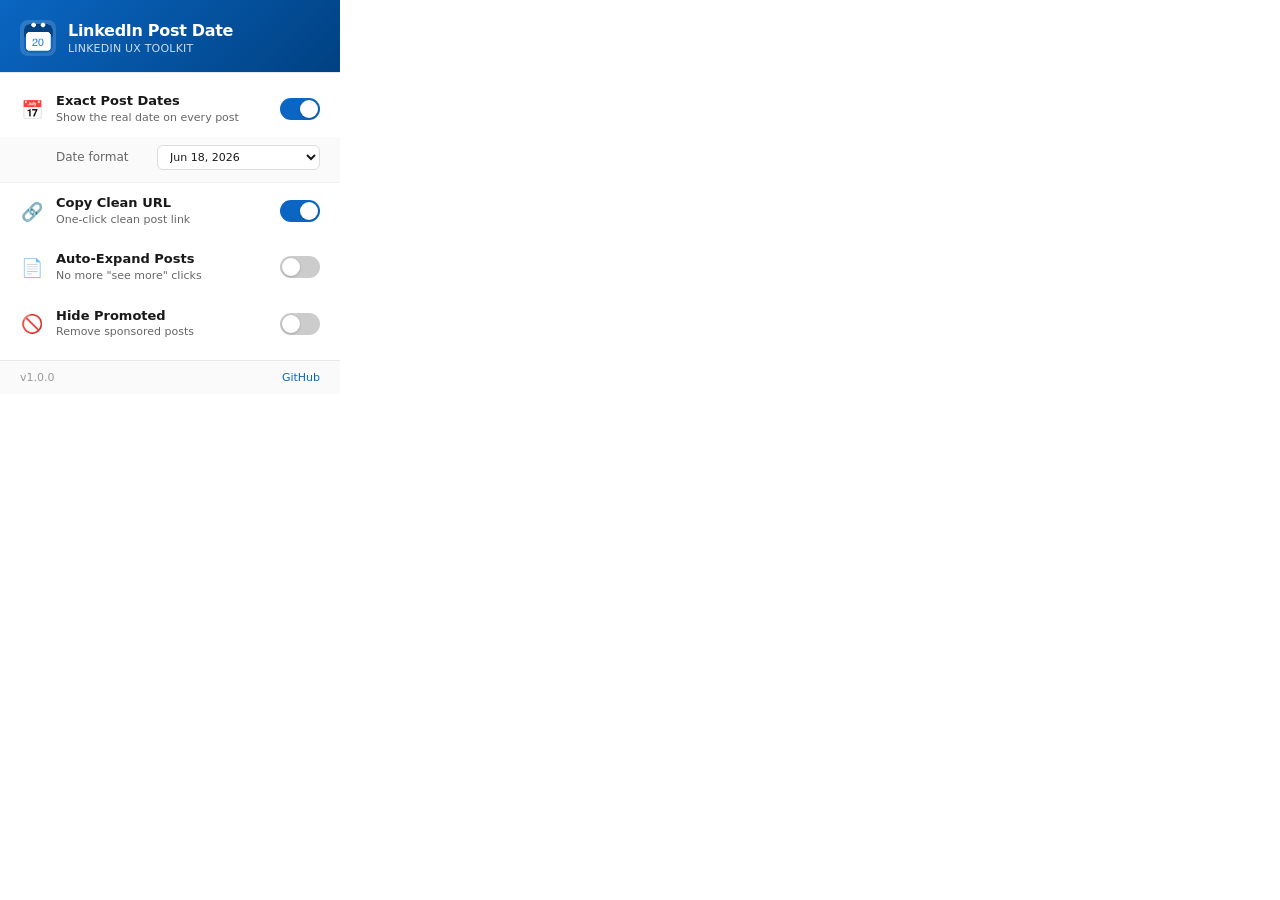
==== extension/popup.html @ be935934 "Initial release: LinkedIn Post Date extension + landing page Chrome extension (Manifest V3) that sho" ====
<!DOCTYPE html>
<html lang="en">
<head>
  <meta charset="UTF-8">
  <meta name="viewport" content="width=340">
  <link rel="stylesheet" href="popup.css">
</head>
<body>
  <div class="popup">
    <header class="popup-header">
      <div class="popup-brand">
        <img src="icons/icon48.png" alt="" class="popup-logo">
        <div>
          <h1 class="popup-title">LinkedIn Post Date</h1>
          <p class="popup-subtitle">LinkedIn UX Toolkit</p>
        </div>
      </div>
    </header>

    <div class="popup-body">
      <div class="feature-group">
        <div class="feature-item">
          <div class="feature-info">
            <div class="feature-icon">&#128197;</div>
            <div>
              <div class="feature-name">Exact Post Dates</div>
              <div class="feature-desc">Show the real date on every post</div>
            </div>
          </div>
          <label class="toggle">
            <input type="checkbox" id="toggle-showDates" checked>
            <span class="toggle-slider"></span>
          </label>
        </div>

        <div class="feature-item sub-setting" id="dateFormatRow">
          <div class="feature-info">
            <div class="feature-icon"></div>
            <div>
              <div class="feature-name format-label">Date format</div>
            </div>
          </div>
          <select id="dateFormat" class="format-select">
            <option value="short">Jun 18, 2026</option>
            <option value="long">June 18, 2026 2:34 PM</option>
            <option value="iso">2026-06-18</option>
          </select>
        </div>

        <div class="feature-item">
          <div class="feature-info">
            <div class="feature-icon">&#128279;</div>
            <div>
              <div class="feature-name">Copy Clean URL</div>
              <div class="feature-desc">One-click clean post link</div>
            </div>
          </div>
          <label class="toggle">
            <input type="checkbox" id="toggle-copyCleanUrl" checked>
            <span class="toggle-slider"></span>
          </label>
        </div>

        <div class="feature-item">
          <div class="feature-info">
            <div class="feature-icon">&#128196;</div>
            <div>
              <div class="feature-name">Auto-Expand Posts</div>
              <div class="feature-desc">No more "see more" clicks</div>
            </div>
          </div>
          <label class="toggle">
            <input type="checkbox" id="toggle-autoExpand">
            <span class="toggle-slider"></span>
          </label>
        </div>

        <div class="feature-item">
          <div class="feature-info">
            <div class="feature-icon">&#128683;</div>
            <div>
              <div class="feature-name">Hide Promoted</div>
              <div class="feature-desc">Remove sponsored posts</div>
              <div class="promoted-count" id="promotedCount" style="display:none"></div>
            </div>
          </div>
          <label class="toggle">
            <input type="checkbox" id="toggle-hidePromoted">
            <span class="toggle-slider"></span>
          </label>
        </div>
      </div>
    </div>

    <footer class="popup-footer">
      <span class="popup-version">v1.0.0</span>
      <a href="https://github.com/sbui056/linkedin-post-date" target="_blank" class="popup-link">GitHub</a>
    </footer>
  </div>

  <script src="popup.js"></script>
</body>
</html>
---- extension/popup.css ----
/* ── LinkedIn Post Date — Popup Styles ────────────────────────────────── */

* {
  margin: 0;
  padding: 0;
  box-sizing: border-box;
}

body {
  width: 340px;
  font-family: -apple-system, system-ui, BlinkMacSystemFont, 'Segoe UI', Roboto, sans-serif;
  background: #fff;
  color: #191919;
  -webkit-font-smoothing: antialiased;
}

.popup {
  display: flex;
  flex-direction: column;
}

/* ── Header ──────────────────────────────────────────────────────────── */

.popup-header {
  padding: 20px 20px 16px;
  border-bottom: 1px solid #e8e8e8;
  background: linear-gradient(135deg, #0a66c2 0%, #004182 100%);
  color: #fff;
}

.popup-brand {
  display: flex;
  align-items: center;
  gap: 12px;
}

.popup-logo {
  width: 36px;
  height: 36px;
  border-radius: 8px;
  background: rgba(255, 255, 255, 0.15);
  padding: 2px;
}

.popup-title {
  font-size: 16px;
  font-weight: 700;
  letter-spacing: -0.3px;
  line-height: 1.2;
}

.popup-subtitle {
  font-size: 11px;
  font-weight: 500;
  opacity: 0.8;
  margin-top: 1px;
  letter-spacing: 0.2px;
  text-transform: uppercase;
}

/* ── Body ────────────────────────────────────────────────────────────── */

.popup-body {
  padding: 8px 0;
}

.feature-group {
  display: flex;
  flex-direction: column;
}

.feature-item {
  display: flex;
  align-items: center;
  justify-content: space-between;
  padding: 12px 20px;
  transition: background 0.1s ease;
}

.feature-item:hover {
  background: #f5f5f5;
}

.feature-item.sub-setting {
  padding: 8px 20px 12px;
  background: #fafafa;
  border-bottom: 1px solid #f0f0f0;
}

.feature-info {
  display: flex;
  align-items: center;
  gap: 12px;
  flex: 1;
  min-width: 0;
}

.feature-icon {
  font-size: 18px;
  width: 24px;
  text-align: center;
  flex-shrink: 0;
}

.feature-name {
  font-size: 13px;
  font-weight: 600;
  color: #191919;
  line-height: 1.3;
}

.feature-name.format-label {
  font-weight: 500;
  color: #666;
  font-size: 12px;
}

.feature-desc {
  font-size: 11px;
  color: #666;
  margin-top: 1px;
  line-height: 1.3;
}

.promoted-count {
  font-size: 10px;
  color: #0a66c2;
  font-weight: 600;
  margin-top: 2px;
}

/* ── Toggle Switch ───────────────────────────────────────────────────── */

.toggle {
  position: relative;
  display: inline-block;
  width: 40px;
  height: 22px;
  flex-shrink: 0;
}

.toggle input {
  opacity: 0;
  width: 0;
  height: 0;
}

.toggle-slider {
  position: absolute;
  cursor: pointer;
  inset: 0;
  background: #ccc;
  border-radius: 22px;
  transition: background 0.2s ease;
}

.toggle-slider::before {
  content: '';
  position: absolute;
  width: 18px;
  height: 18px;
  left: 2px;
  bottom: 2px;
  background: #fff;
  border-radius: 50%;
  transition: transform 0.2s ease;
  box-shadow: 0 1px 3px rgba(0, 0, 0, 0.2);
}

.toggle input:checked + .toggle-slider {
  background: #0a66c2;
}

.toggle input:checked + .toggle-slider::before {
  transform: translateX(18px);
}

.toggle input:focus-visible + .toggle-slider {
  outline: 2px solid #0a66c2;
  outline-offset: 2px;
}

/* ── Format Select ───────────────────────────────────────────────────── */

.format-select {
  font-size: 11px;
  padding: 4px 8px;
  border: 1px solid #ddd;
  border-radius: 6px;
  background: #fff;
  color: #191919;
  font-family: inherit;
  cursor: pointer;
  outline: none;
  transition: border-color 0.15s ease;
}

.format-select:hover {
  border-color: #0a66c2;
}

.format-select:focus {
  border-color: #0a66c2;
  box-shadow: 0 0 0 1px #0a66c2;
}

/* ── Footer ──────────────────────────────────────────────────────────── */

.popup-footer {
  display: flex;
  align-items: center;
  justify-content: space-between;
  padding: 10px 20px;
  border-top: 1px solid #e8e8e8;
  background: #fafafa;
}

.popup-version {
  font-size: 11px;
  color: #999;
}

.popup-link {
  font-size: 11px;
  color: #0a66c2;
  text-decoration: none;
  font-weight: 500;
}

.popup-link:hover {
  text-decoration: underline;
}
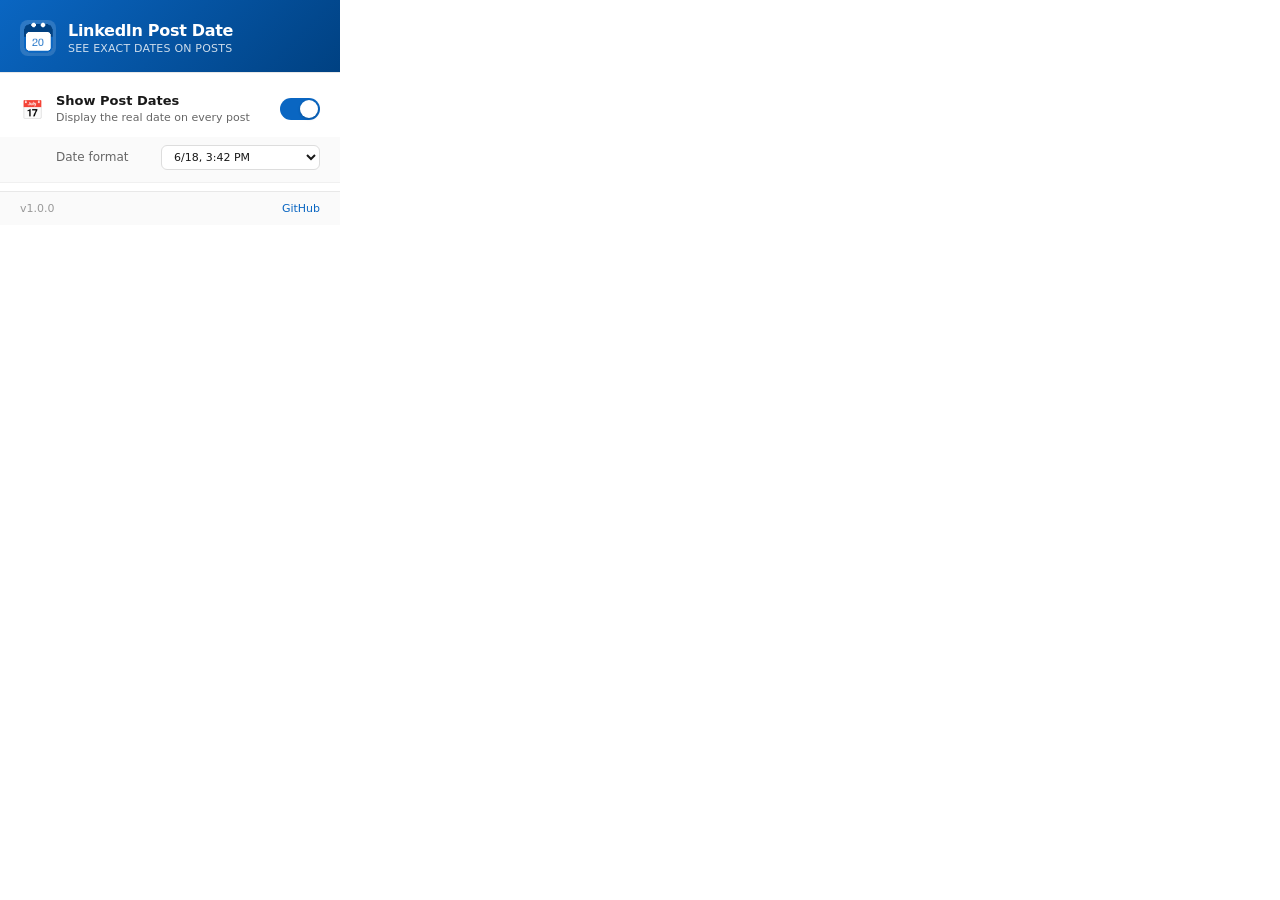
==== commit 5457cec0: "fix extension to show inline dates without breaking LinkedIn scroll Co-Authored-By: Claude Opus 4.6 " ====
--- a/extension/popup.html
+++ b/extension/popup.html
@@ -12,7 +12,7 @@
         <img src="icons/icon48.png" alt="" class="popup-logo">
         <div>
           <h1 class="popup-title">LinkedIn Post Date</h1>
-          <p class="popup-subtitle">LinkedIn UX Toolkit</p>
+          <p class="popup-subtitle">See exact dates on posts</p>
         </div>
       </div>
     </header>
@@ -23,8 +23,8 @@
           <div class="feature-info">
             <div class="feature-icon">&#128197;</div>
             <div>
-              <div class="feature-name">Exact Post Dates</div>
-              <div class="feature-desc">Show the real date on every post</div>
+              <div class="feature-name">Show Post Dates</div>
+              <div class="feature-desc">Display the real date on every post</div>
             </div>
           </div>
           <label class="toggle">
@@ -41,53 +41,10 @@
             </div>
           </div>
           <select id="dateFormat" class="format-select">
-            <option value="short">Jun 18, 2026</option>
-            <option value="long">June 18, 2026 2:34 PM</option>
-            <option value="iso">2026-06-18</option>
+            <option value="short">6/18, 3:42 PM</option>
+            <option value="long">Jun 18, 2026, 3:42 PM</option>
+            <option value="iso">06/18/2026, 15:42</option>
           </select>
-        </div>
-
-        <div class="feature-item">
-          <div class="feature-info">
-            <div class="feature-icon">&#128279;</div>
-            <div>
-              <div class="feature-name">Copy Clean URL</div>
-              <div class="feature-desc">One-click clean post link</div>
-            </div>
-          </div>
-          <label class="toggle">
-            <input type="checkbox" id="toggle-copyCleanUrl" checked>
-            <span class="toggle-slider"></span>
-          </label>
-        </div>
-
-        <div class="feature-item">
-          <div class="feature-info">
-            <div class="feature-icon">&#128196;</div>
-            <div>
-              <div class="feature-name">Auto-Expand Posts</div>
-              <div class="feature-desc">No more "see more" clicks</div>
-            </div>
-          </div>
-          <label class="toggle">
-            <input type="checkbox" id="toggle-autoExpand">
-            <span class="toggle-slider"></span>
-          </label>
-        </div>
-
-        <div class="feature-item">
-          <div class="feature-info">
-            <div class="feature-icon">&#128683;</div>
-            <div>
-              <div class="feature-name">Hide Promoted</div>
-              <div class="feature-desc">Remove sponsored posts</div>
-              <div class="promoted-count" id="promotedCount" style="display:none"></div>
-            </div>
-          </div>
-          <label class="toggle">
-            <input type="checkbox" id="toggle-hidePromoted">
-            <span class="toggle-slider"></span>
-          </label>
         </div>
       </div>
     </div>
--- a/extension/popup.css
+++ b/extension/popup.css
@@ -120,13 +120,6 @@
   color: #666;
   margin-top: 1px;
   line-height: 1.3;
-}
-
-.promoted-count {
-  font-size: 10px;
-  color: #0a66c2;
-  font-weight: 600;
-  margin-top: 2px;
 }
 
 /* ── Toggle Switch ───────────────────────────────────────────────────── */
